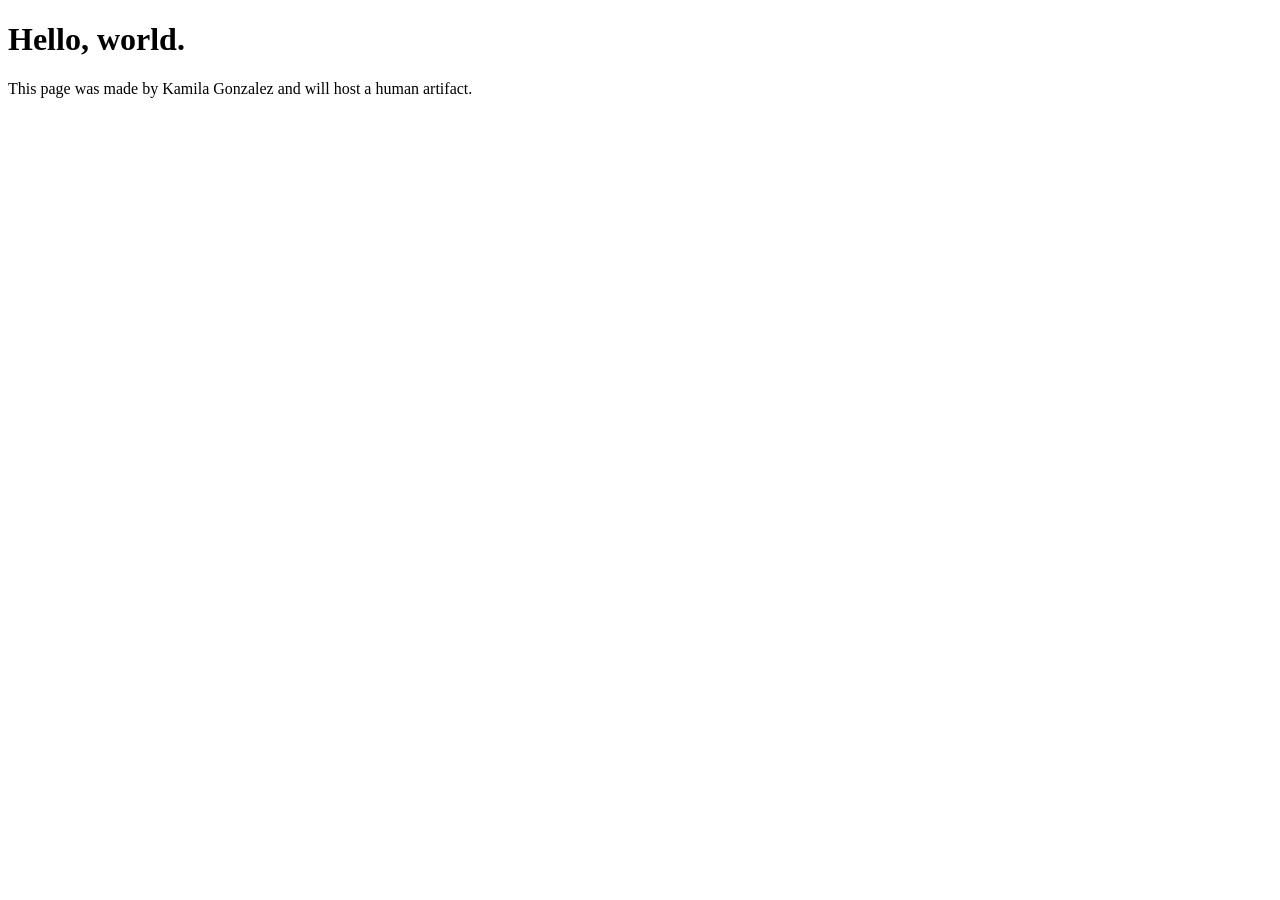
==== index.html @ 4dcef139 "Update index.html Added the fact that my human artifact will be hosted here." ====
<!DOCTYPE html>
<html>
  <head>
    <title>Hello</title>
  </head>
  <body>
    <h1>Hello, world.</h1>
    <p>This page was made by Kamila Gonzalez and will host a human artifact.</p>
  </body>
</html>
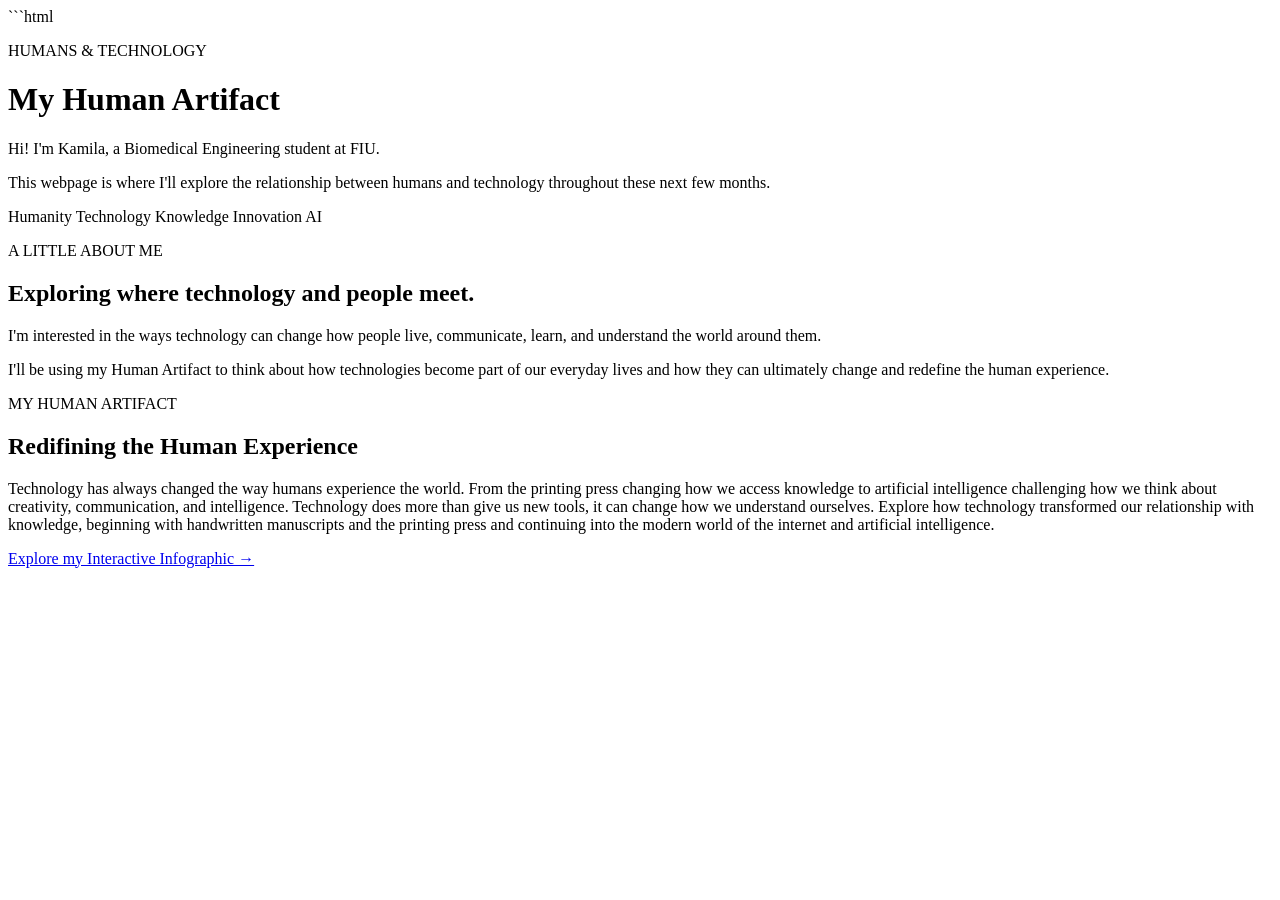
==== commit b1293c6c: "Update index.html Updated the homepage to introduce a new theme for my human artifact: Redefining th" ====
--- a/index.html
+++ b/index.html
@@ -1,10 +1,101 @@
+```html
 <!DOCTYPE html>
-<html>
-  <head>
-    <title>Hello</title>
-  </head>
-  <body>
-    <h1>Hello, world.</h1>
-    <p>This page was made by Kamila Gonzalez and will host a human artifact.</p>
-  </body>
+<html lang="en">
+
+<head>
+    <meta charset="UTF-8">
+    <meta name="viewport" content="width=device-width, initial-scale=1.0">
+
+    <title>Kamila | Human Artifact</title>
+
+    <link rel="stylesheet" href="style.css">
+</head>
+
+<body>
+
+    <header>
+
+        <p class="course">HUMANS & TECHNOLOGY</p>
+
+        <h1>My Human Artifact</h1>
+
+        <p class="intro">
+            Hi! I'm Kamila, a Biomedical Engineering student at FIU.
+        </p>
+
+        <p class="intro">
+            This webpage is where I'll explore the relationship
+            between humans and technology throughout these next
+            few months.
+        </p>
+
+        <div class="keywords">
+            <span>Humanity</span>
+            <span>Technology</span>
+            <span>Knowledge</span>
+            <span>Innovation</span>
+            <span>AI</span>
+        </div>
+
+    </header>
+
+    <section class="about">
+
+        <div class="about-text">
+
+            <p class="section-label">A LITTLE ABOUT ME</p>
+
+            <h2>
+                Exploring where technology
+                and people meet.
+            </h2>
+
+            <p>
+                I'm interested in the ways technology can change
+                how people live, communicate, learn, and understand
+                the world around them.
+            </p>
+
+            <p>
+                I'll be using my Human Artifact to think
+                about how technologies become part of our
+                everyday lives and how they can ultimately
+                change and redefine the human experience.
+            </p>
+
+        </div>
+
+    </section>
+
+    <section class="artifact">
+
+        <p class="section-label">MY HUMAN ARTIFACT</p>
+
+        <h2>
+            Redifining the Human Experience
+        </h2>
+
+        <p class="artifact-description">
+
+            Technology has always changed the way humans experience
+            the world. From the printing press changing how we access 
+            knowledge to artificial intelligence challenging how we 
+            think about creativity, communication, and intelligence.
+            Technology does more than give us new tools, it can change 
+            how we understand ourselves.
+
+            Explore how technology transformed our relationship
+            with knowledge, beginning with handwritten manuscripts
+            and the printing press and continuing into the modern
+            world of the internet and artificial intelligence.
+
+        </p>
+
+        <a class="artifact-button" href="infographic/index.html">
+            Explore my Interactive Infographic →
+        </a>
+
+    </section>
+
+</body>
 </html>
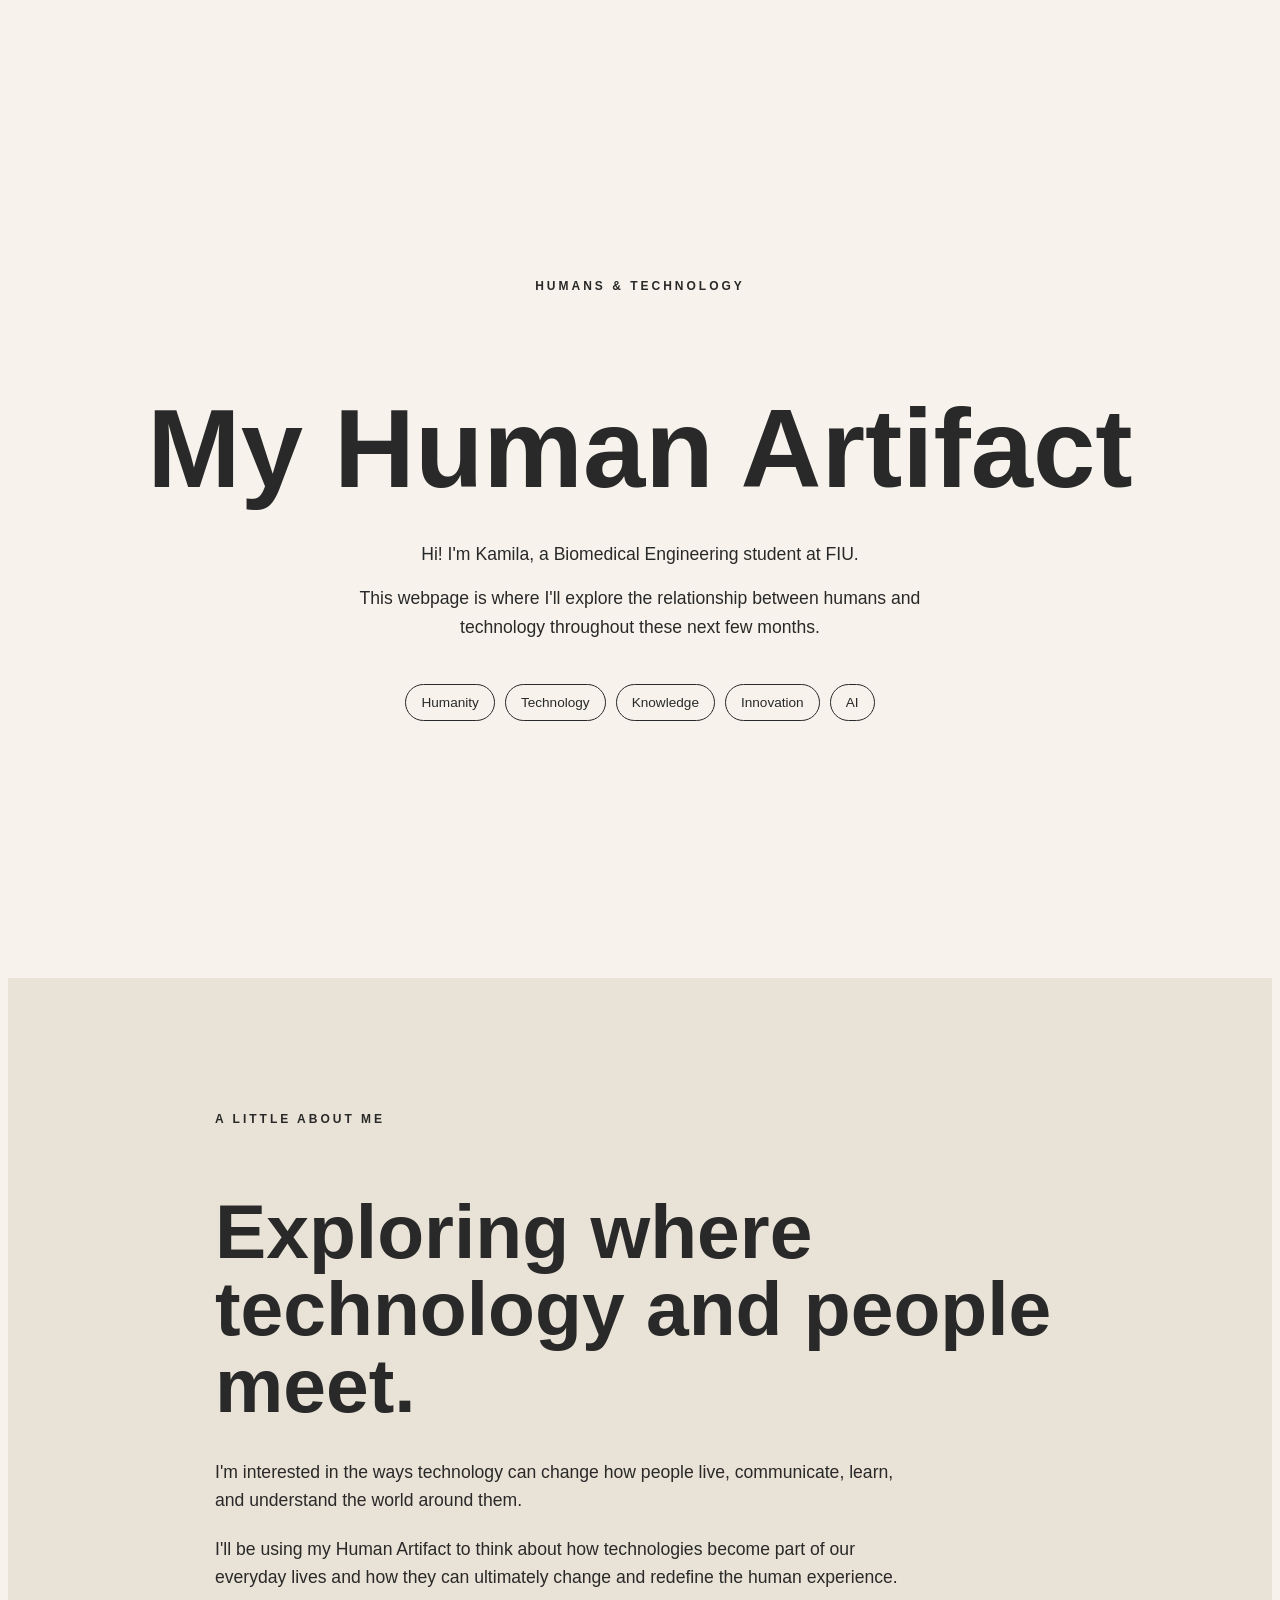
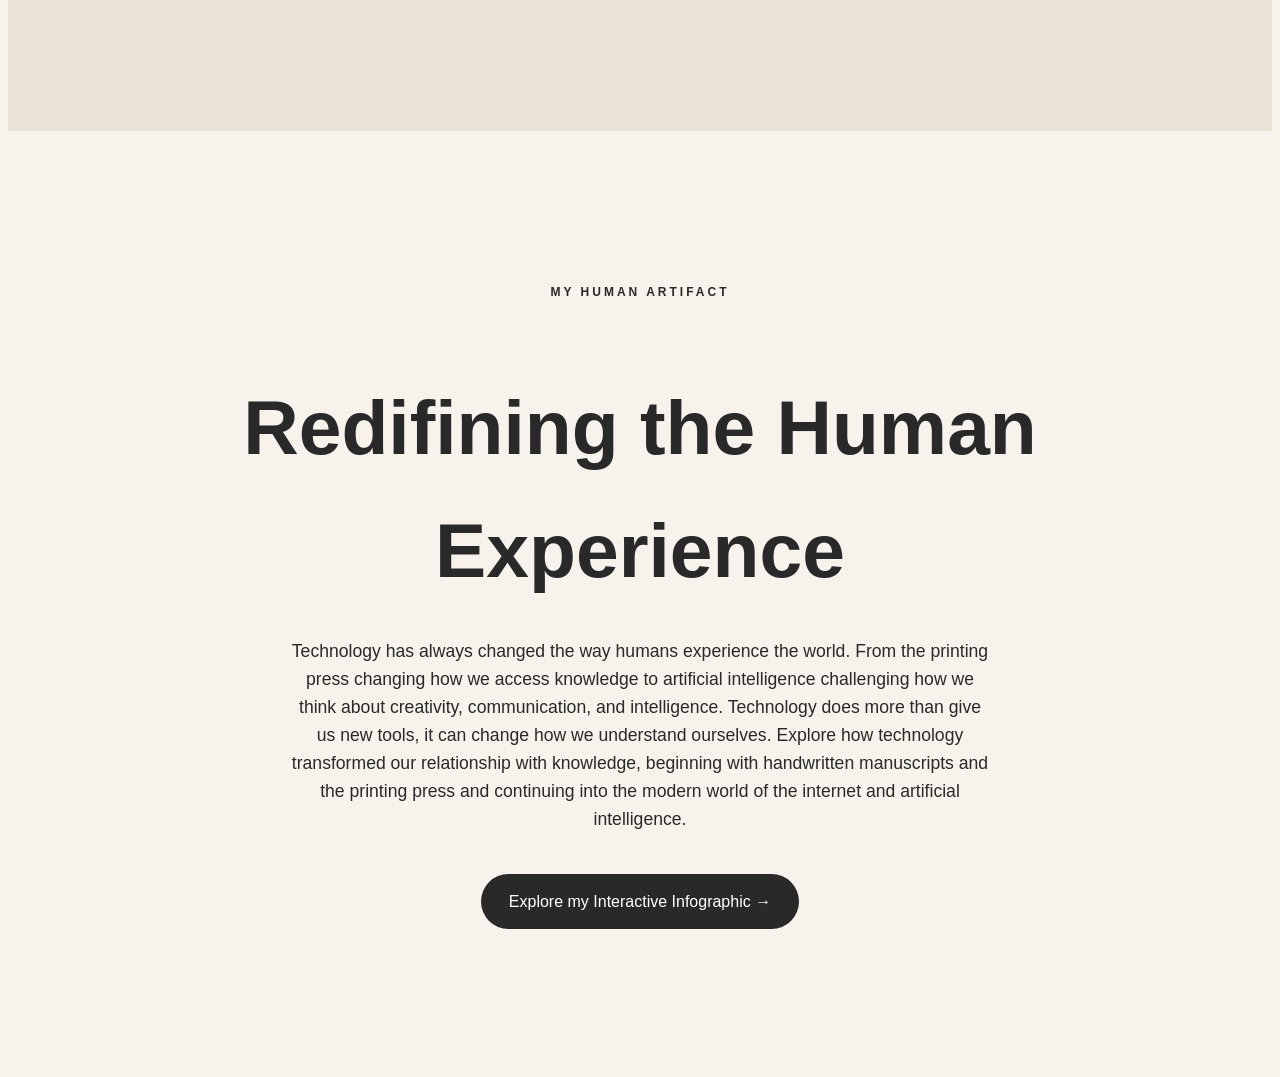
==== commit 5941c3a0: "Update index.html" ====
--- a/index.html
+++ b/index.html
@@ -1,4 +1,3 @@
-```html
 <!DOCTYPE html>
 <html lang="en">
 
--- a/style.css
+++ b/style.css
@@ -0,0 +1,135 @@
+css
+* {
+    box-sizing: border-box;
+    margin: 0;
+    padding: 0;
+}
+
+html {
+    scroll-behavior: smooth;
+}
+
+body {
+    font-family: Arial, Helvetica, sans-serif;
+    background: #f7f3ec;
+    color: #292929;
+    line-height: 1.6;
+}
+
+header {
+    min-height: 90vh;
+    padding: 80px 10%;
+    display: flex;
+    flex-direction: column;
+    justify-content: center;
+    text-align: center;
+}
+
+.course {
+    font-size: 0.75rem;
+    letter-spacing: 3px;
+    font-weight: bold;
+    margin-bottom: 25px;
+}
+
+header h1 {
+    font-size: clamp(3.5rem, 9vw, 7rem);
+    line-height: 0.95;
+    margin-bottom: 30px;
+}
+
+.intro {
+    max-width: 650px;
+    margin: 8px auto;
+    font-size: 1.1rem;
+}
+
+.keywords {
+    margin-top: 35px;
+    display: flex;
+    justify-content: center;
+    flex-wrap: wrap;
+    gap: 10px;
+}
+
+.keywords span {
+    border: 1px solid #292929;
+    padding: 7px 15px;
+    border-radius: 20px;
+    font-size: 0.85rem;
+}
+
+.about {
+    background: #e9e2d6;
+    padding: 120px 10%;
+}
+
+.about-text {
+    max-width: 850px;
+    margin: auto;
+}
+
+.section-label {
+    font-size: 0.75rem;
+    letter-spacing: 3px;
+    font-weight: bold;
+    margin-bottom: 20px;
+}
+
+.about h2 {
+    font-size: clamp(2.5rem, 6vw, 5rem);
+    line-height: 1;
+    margin-bottom: 35px;
+}
+
+.about p:not(.section-label) {
+    max-width: 700px;
+    margin-bottom: 20px;
+    font-size: 1.1rem;
+}
+
+
+/* ARTIFACT */
+
+.artifact {
+    padding: 140px 10%;
+    text-align: center;
+}
+
+.artifact h2 {
+    font-size: clamp(2.5rem, 6vw, 5rem);
+    margin-bottom: 25px;
+}
+
+.artifact-description {
+    max-width: 700px;
+    margin: 0 auto 40px;
+    font-size: 1.1rem;
+}
+
+.artifact-button {
+    display: inline-block;
+    background: #292929;
+    color: white;
+    text-decoration: none;
+    padding: 15px 28px;
+    border-radius: 30px;
+    transition: transform 0.2s;
+}
+
+.artifact-button:hover {
+    transform: translateY(-3px);
+}
+
+@media (max-width: 600px) {
+
+    header {
+        padding: 60px 25px;
+    }
+
+    .about,
+    .artifact {
+        padding: 90px 25px;
+    }
+
+}
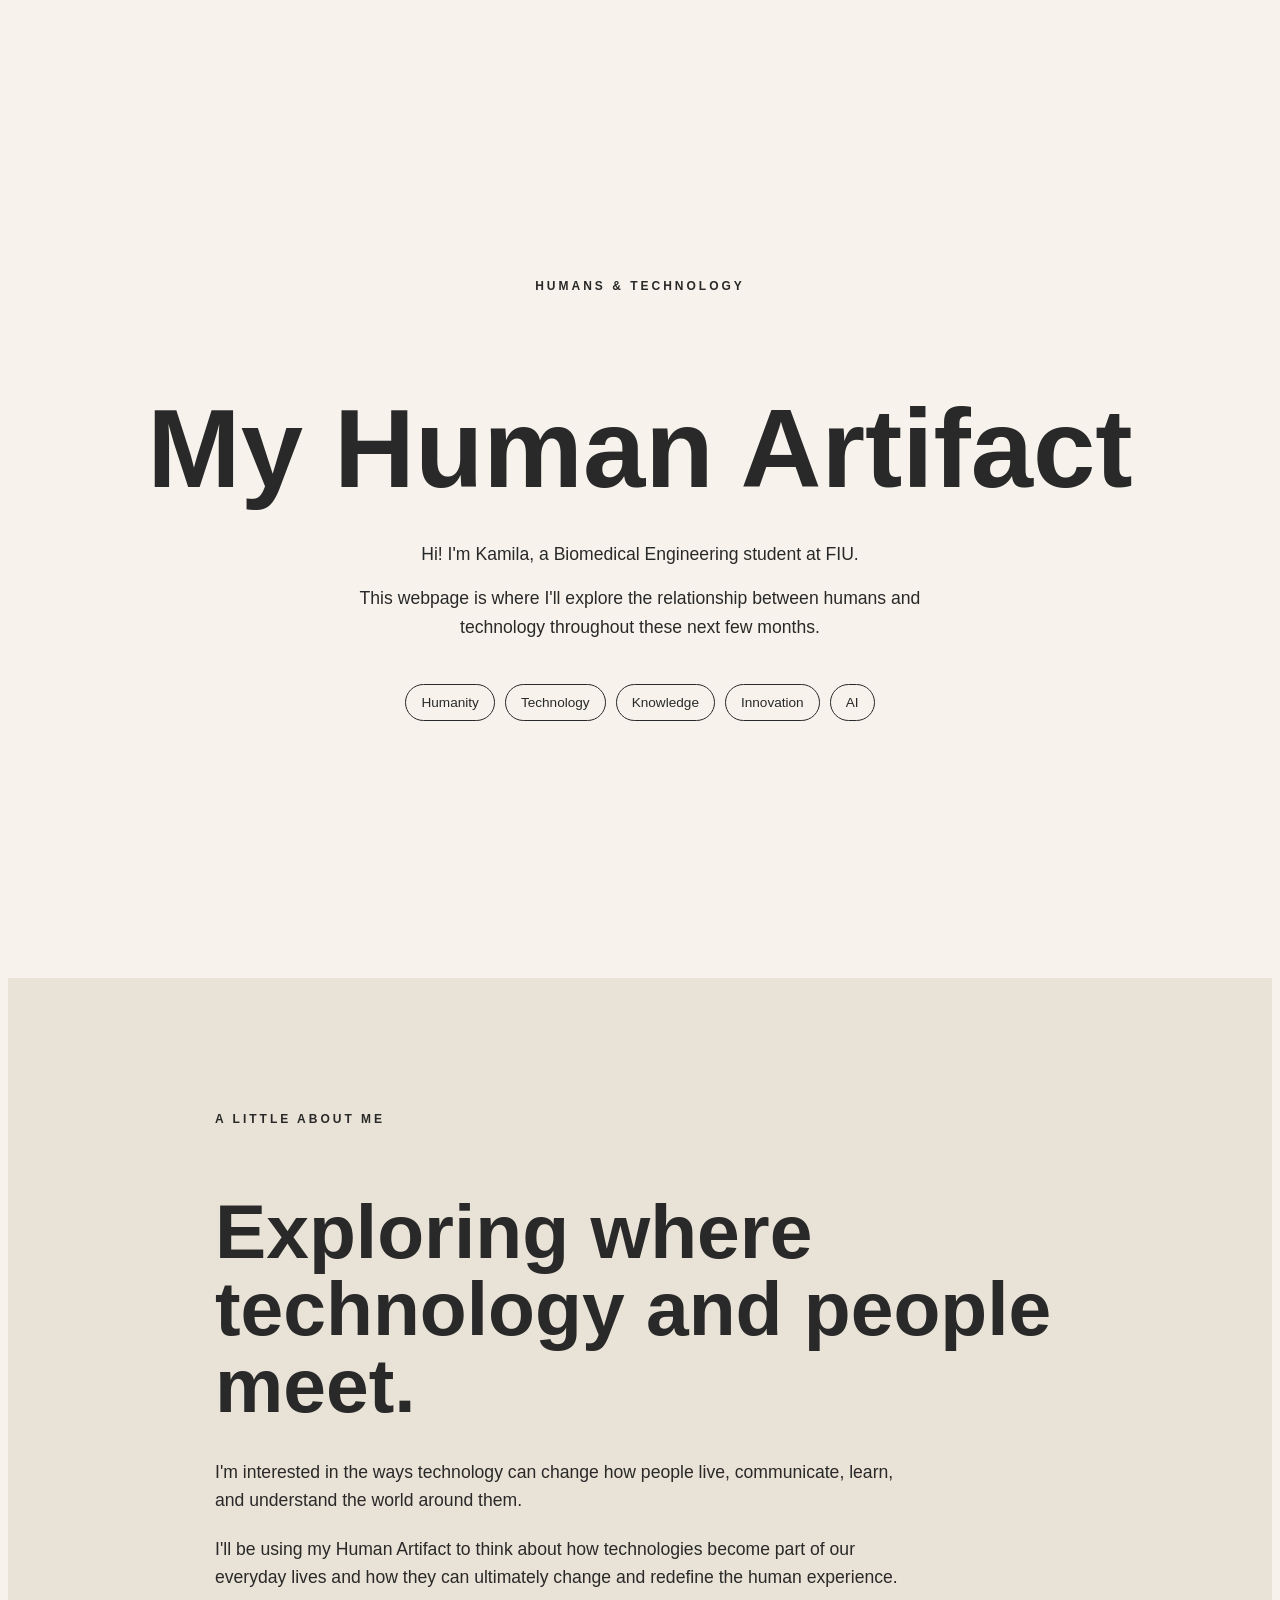
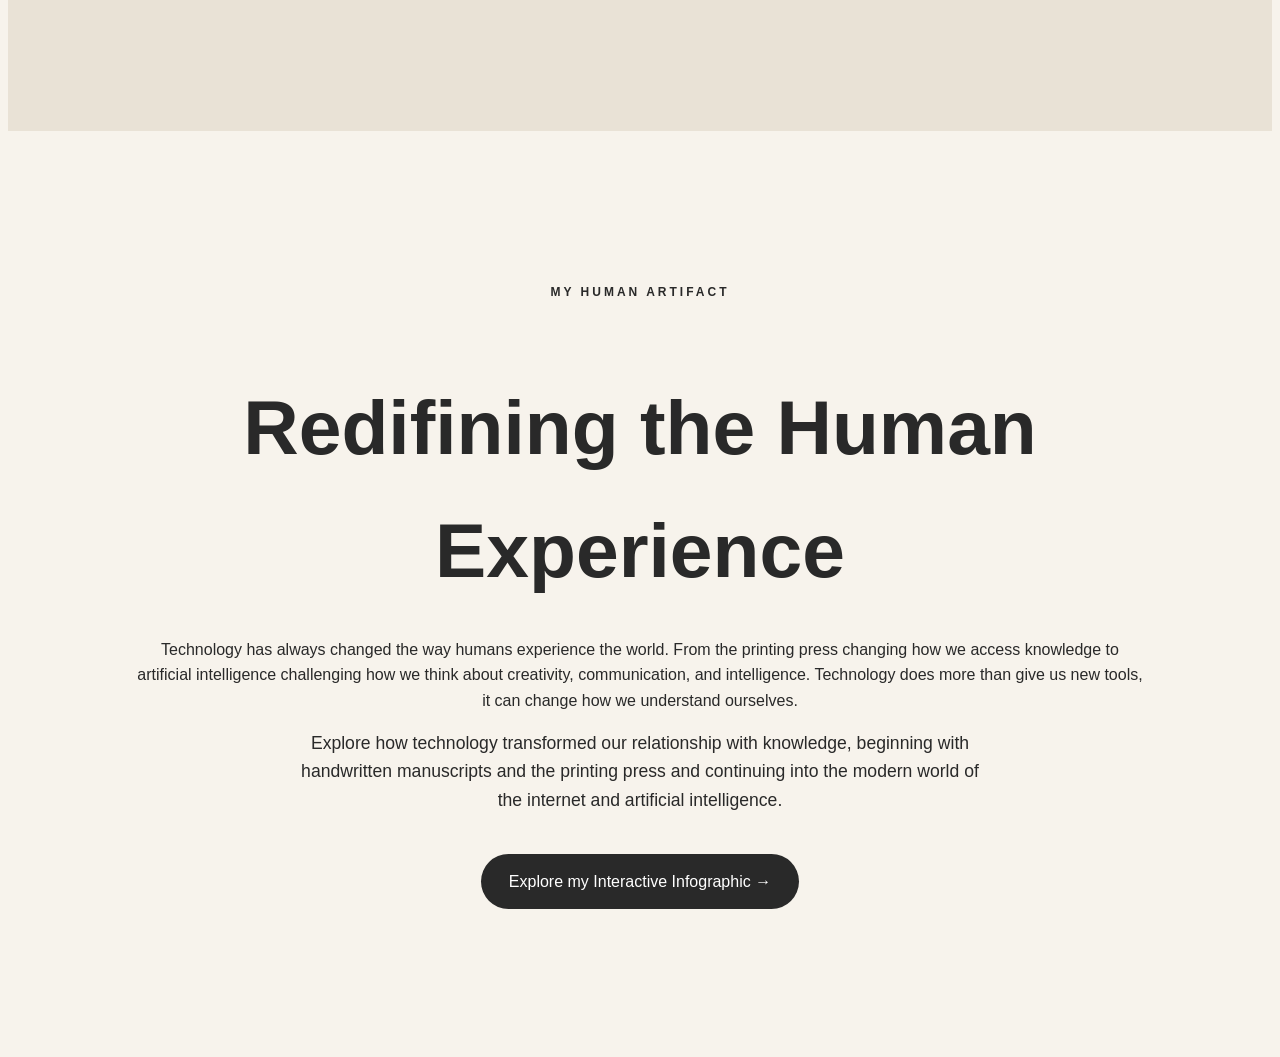
==== commit f33df6a9: "Update index.html" ====
--- a/index.html
+++ b/index.html
@@ -74,14 +74,18 @@
             Redifining the Human Experience
         </h2>
 
-        <p class="artifact-description">
-
+           <p>
+            
             Technology has always changed the way humans experience
             the world. From the printing press changing how we access 
             knowledge to artificial intelligence challenging how we 
             think about creativity, communication, and intelligence.
             Technology does more than give us new tools, it can change 
             how we understand ourselves.
+         
+           </p> 
+        
+        <p class="artifact-description">
 
             Explore how technology transformed our relationship
             with knowledge, beginning with handwritten manuscripts
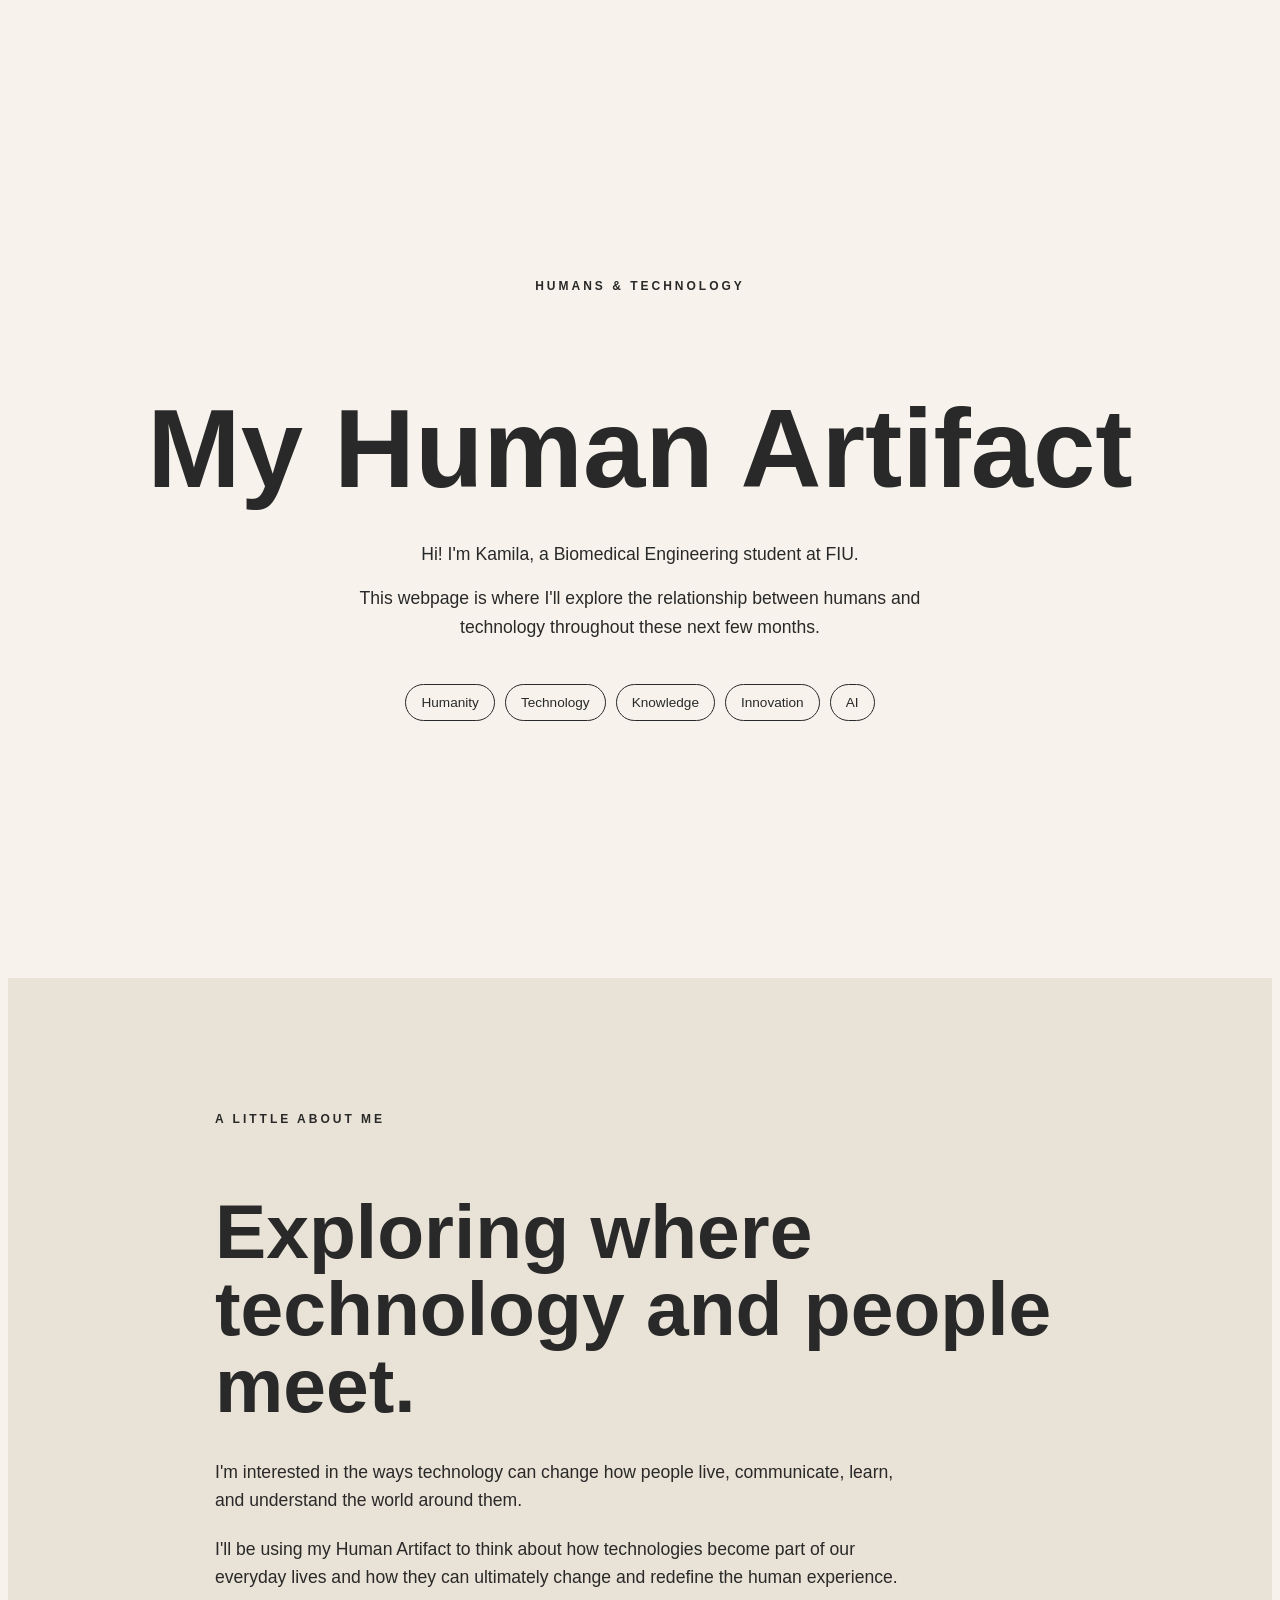
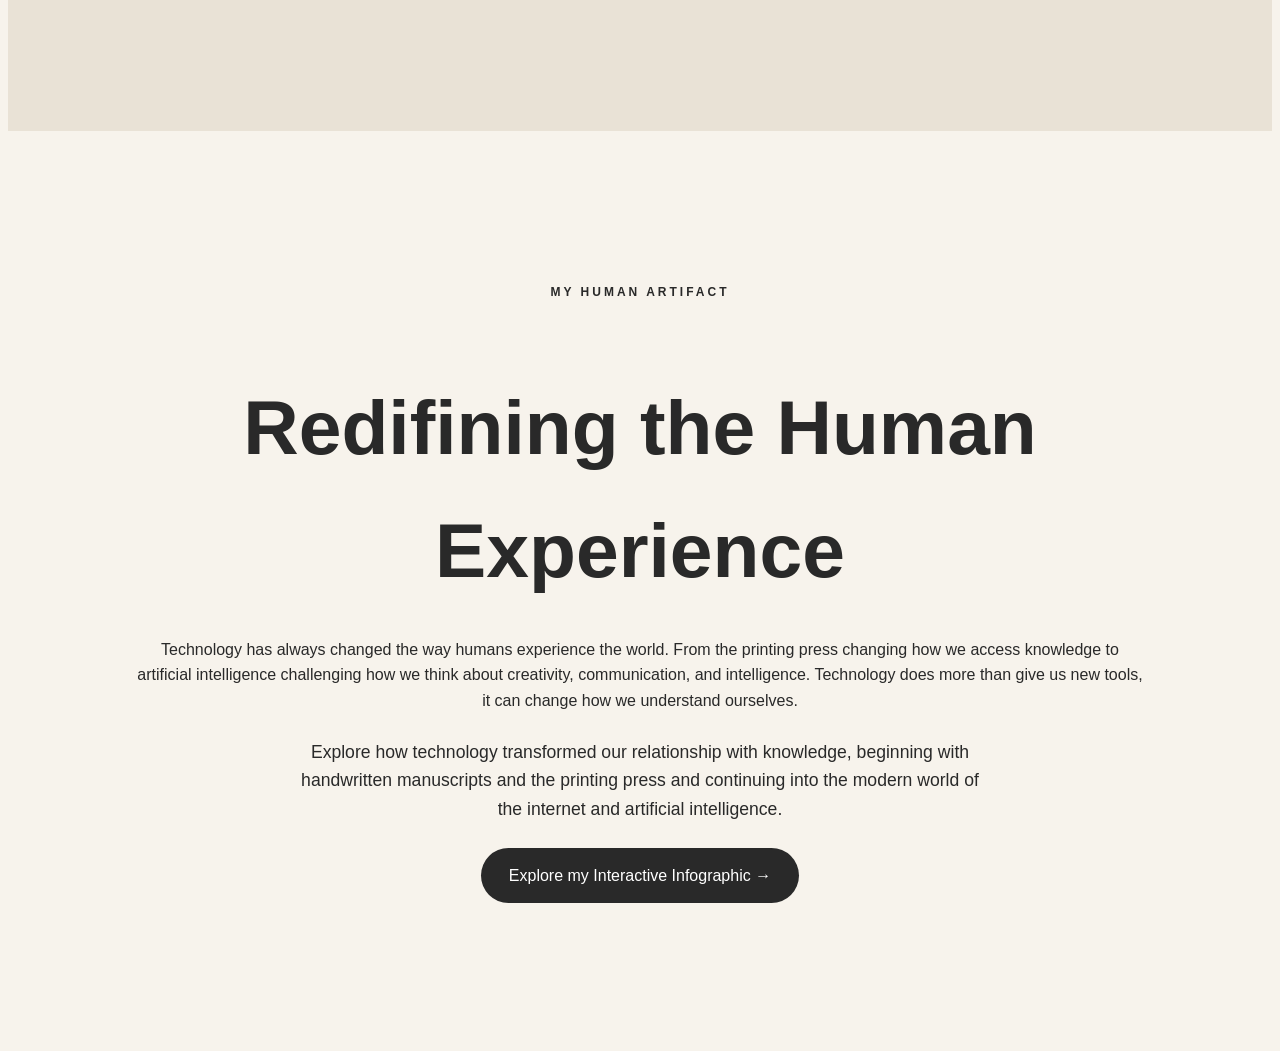
==== commit 74c3a979: "Update index.html" ====
--- a/index.html
+++ b/index.html
@@ -94,7 +94,7 @@
 
         </p>
 
-        <a class="artifact-button" href="infographic/index.html">
+        <a class="artifact-button" href="interactive-infographic/index.html">
             Explore my Interactive Infographic →
         </a>
 
--- a/style.css
+++ b/style.css
@@ -89,8 +89,6 @@
 }
 
 
-/* ARTIFACT */
-
 .artifact {
     padding: 140px 10%;
     text-align: center;
@@ -105,6 +103,9 @@
     max-width: 700px;
     margin: 0 auto 40px;
     font-size: 1.1rem;
+}
+.artifact > p:not(.section-label) {
+    margin-bottom: 25px;
 }
 
 .artifact-button {
